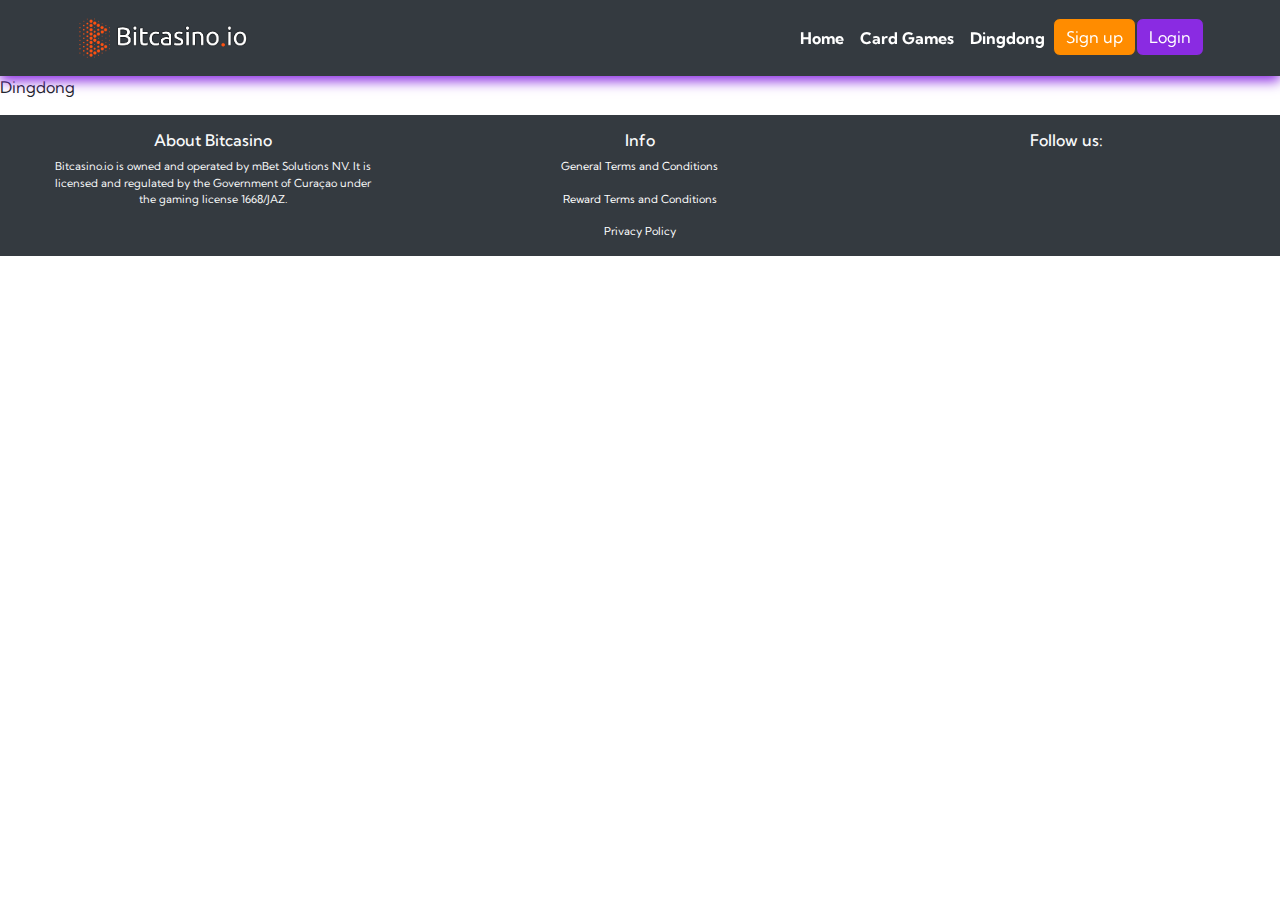
==== dingdong.html @ 12f53cb2 "games page completed" ====
<!DOCTYPE html>
<html lang="en">
	<head>
		<meta charset="UTF-8">
		<meta name="viewport" content="width=device-width, initial-scale=1.0, maximum-scale=1.0">
	    <title>Bitcoin Casino | Dingdong</title>
	    
		<!--google fonts-->
		<link href="https://fonts.googleapis.com/css2?family=Kumbh+Sans&display=swap" rel="stylesheet">
		<!-- Fontawesome -->
		<link rel="stylesheet" href="https://use.fontawesome.com/releases/v5.2.0/css/all.css" integrity="sha384-hWVjflwFxL6sNzntih27bfxkr27PmbbK/iSvJ+a4+0owXq79v+lsFkW54bOGbiDQ" crossorigin="anonymous">
		
		<!--css-->
	    <link rel="stylesheet" href="./assets/css/style.css">

	    <!-- Bootstrap -->
	    <link rel="stylesheet" href="https://stackpath.bootstrapcdn.com/bootstrap/4.3.1/css/bootstrap.min.css" integrity="sha384-ggOyR0iXCbMQv3Xipma34MD+dH/1fQ784/j6cY/iJTQUOhcWr7x9JvoRxT2MZw1T" crossorigin="anonymous">

	    <!-- Icon -->
    	<link rel="icon" type="image/gif/png" href="assets/images/fav4.png">
	</head>

	<body>

		<!-- Navbar -->
		<nav class="navbar navbar-expand-lg navbar-dark bg-dark fixed-top d-flex mb-5">
		  	<a class="navbar-brand" href="index.html"><img src="./assets/images/logo2.png" alt="Bitcasino Logo"></a>
		  	<button class="navbar-toggler" type="button" data-toggle="collapse" data-target="#navbarSupportedContent" aria-controls="navbarSupportedContent" aria-expanded="false" aria-label="Toggle navigation">
		    <span class="navbar-toggler-icon"></span>
		  	</button>

		  	<div class="collapse navbar-collapse" id="navbarSupportedContent">
			    <ul class="navbar-nav ml-auto">
			      	<li class="nav-item">
			        	<a class="nav-link" href="index.html"><strong>Home</strong></a>
			      	</li>
			      	<li class="nav-item">
			        	<a class="nav-link" href="games.html"><strong>Card Games</strong></a>
			      	</li>
			      	<li class="nav-item">
			        	<a class="nav-link" href="dingdong.html"><strong>Dingdong</strong></a>
			      	</li>
			      	<li class="nav-item">
			        	<a class="btn btn-dark signup" href="signup.html">Sign up</a>
			      	</li>
			      	<li class="nav-item">
			        	<a class="btn btn-dark play" href="login.html">Login</a>
			      	</li>
			    </ul>
		  	</div>
		</nav> <!-- End of Nav -->




		<div class="container-fluid homeContainer">
			<div class="row homeRow">
				<p>Dingdong</p>
			</div><!-- End of row -->
		</div><!-- End of container -->

		<div class="container">
			<div class="row">
				
			</div><!-- End of row -->
		</div><!-- End of container -->

		<!-- FOOTER -->
		<footer class="text-light bg-dark footer text-center">
			<div class="row footer">
				<div class="col-12 col-md-4 pt-3 px-5">
					<h6 class="">About Bitcasino</h6>
					<p class=" footerP">Bitcasino.io is owned and operated by mBet Solutions NV. It is licensed and regulated by the Government of Curaçao under the gaming license 1668/JAZ.</p>
				</div>
				<div class="col-12 col-md-4 pt-3 px-5">
					<h6 class="">Info</h6>
					<a href="#"><p class=" footerP">General Terms and Conditions</p></a>
					<a href="#"><p class=" footerP">Reward Terms and Conditions</p></a>
					<a href="#"><p class=" footerP">Privacy Policy</p></a>
				</div>
				<div class="col-12 col-md-4 pt-3 px-5">
					<h6 class="">Follow us:</h6>
					<i class="fab fa-facebook"></i>
					<i class="fab fa-twitter-square"></i>
					<i class="fab fa-bitcoin"></i>
				</div>
			</div>
		</footer>


		<!-- Bootstrap -->
		<script src="https://code.jquery.com/jquery-3.3.1.slim.min.js" integrity="sha384-q8i/X+965DzO0rT7abK41JStQIAqVgRVzpbzo5smXKp4YfRvH+8abtTE1Pi6jizo" crossorigin="anonymous"></script>
		<script src="https://cdnjs.cloudflare.com/ajax/libs/popper.js/1.14.7/umd/popper.min.js" integrity="sha384-UO2eT0CpHqdSJQ6hJty5KVphtPhzWj9WO1clHTMGa3JDZwrnQq4sF86dIHNDz0W1" crossorigin="anonymous"></script>
		<script src="https://stackpath.bootstrapcdn.com/bootstrap/4.3.1/js/bootstrap.min.js" integrity="sha384-JjSmVgyd0p3pXB1rRibZUAYoIIy6OrQ6VrjIEaFf/nJGzIxFDsf4x0xIM+B07jRM" crossorigin="anonymous"></script>


	</body>





</html>
---- assets/css/style.css ----
/*#1E1E24 - Black*/
/*#F7934C - Orange*/
/*#8A2BE2 - Violet*/
/*#FF8C00 - Orange*/
* {
	font-family: 'Kumbh Sans', sans-serif;
}
hr {
	background-color: #F7934C;
}

div {
	padding: 0;
	margin: 0;
	box-sizing: border-box;
}

.homeBody {
	background-color: #1E1E24;
	color: white;
}

nav {
	box-shadow: 0 5px 12px #8A2BE2;
	z-index: 99;
}

.navbar-brand img {
	height: 50px;
	padding-left: 60px !important;
}

.navbar-nav {
	padding-right: 60px !important;
}

li:hover {
	transform: scale(1.1);
}

.nav-link:hover {
	color: #F7934C !important;
}
.btn {
	border-radius: 7px !important;

}

.btn:hover {
	transform: scale(1.1);
	box-shadow: 0 5px 12px #8A2BE2;
} 

.signup {
	background-color: #FF8C00 !important;
}

.play {
	background-color: #8A2BE2 !important;
}

.homeP p {
	padding: 10px 0;
}


.homeContainer {
	padding: 0 !important;
	padding-top: 75px !important;
}

.homeRow {
	padding: 0 !important;
	margin: 0 !important;
	
}

.homeCol {
	padding: 0 !important;
	margin: 0 !important;	
}

.footer {
	padding: 0 !important;
	margin: 0 !important;
}

.footerP {
	font-size: 11px !important;
}

a {
	color: white !important;
}

i {
	font-size: 35px;
	padding: 10px;
}

i:hover {
	transform: scale(1.1);
	color: #F7934C !important;
	box-shadow: 0 5px 12px #8A2BE2;
} 

/*///////////////////G-A-M-E-S/////////////////////////////////*/
.homeGames {
	background-color: #1E1E24;
}

.gamesRow1 {
	padding-top: 120px;
	padding-bottom: 70px;
}

.card {
	margin-bottom: 50px;
	box-shadow: 0 5px 12px #8A2BE2;
}

.gamesH2 {
	color: white;
	padding-top: 15px;
	padding-bottom: 15px;
}











/*Media Query*/
@media (max-width: 1024px) {

	
}




@media (max-width: 952px) {


	
}




@media (max-width: 860px) {

	.navbar-nav {
		padding: 5px !important;
		margin: 0 !important;
	}

	.navbar-brand img {
		height: 50px;
		padding-left: 0 !important;
	}

	li {
		text-align: center;
	}


	.carousel-item img {
		height: 50vh;
		width: 100%;
	}

	footer {
		text-align: center;
	}

	i {
		padding: 10px;
	}
}
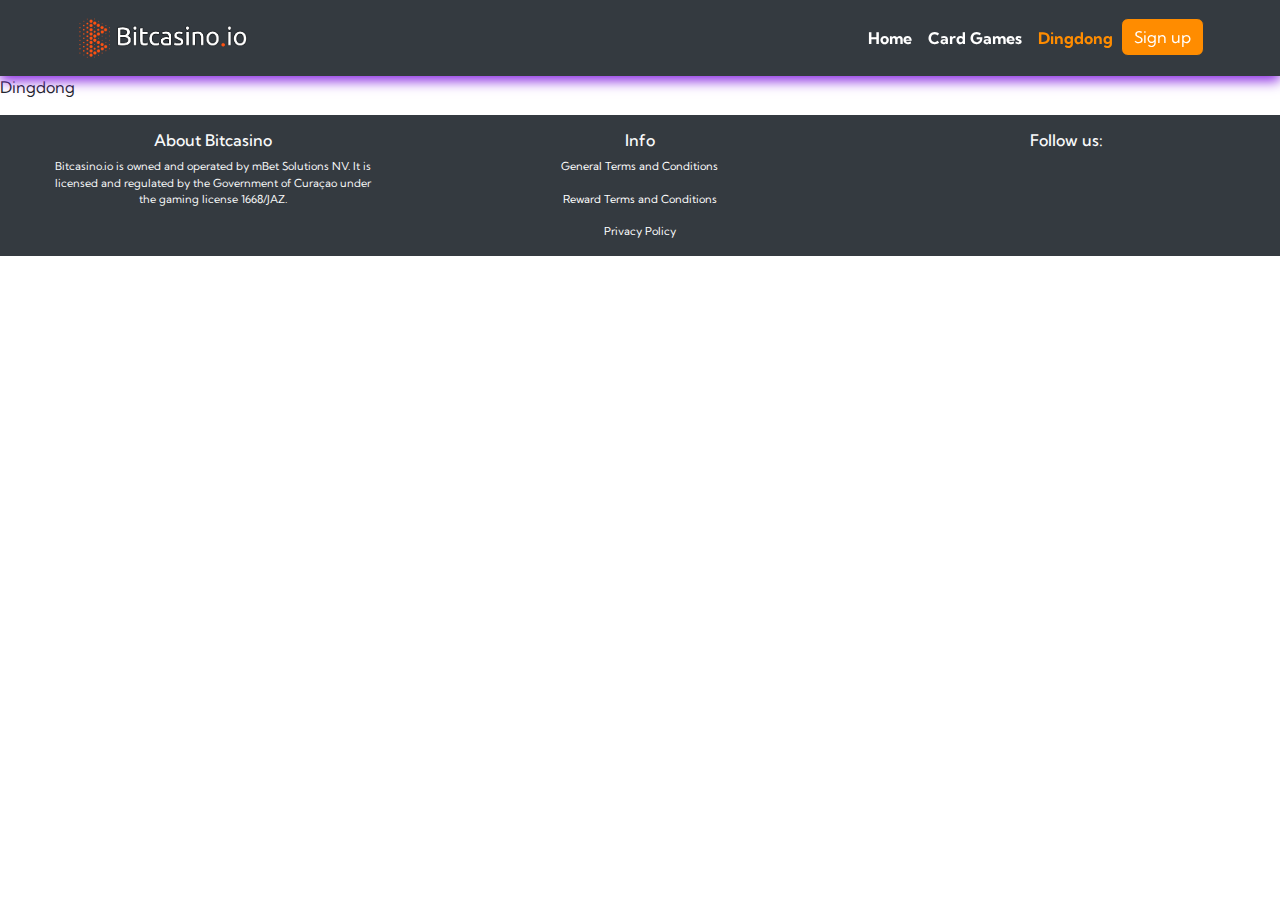
==== commit e79d1e6b: "games page updated" ====
--- a/dingdong.html
+++ b/dingdong.html
@@ -38,7 +38,7 @@
 			        	<a class="nav-link" href="games.html"><strong>Card Games</strong></a>
 			      	</li>
 			      	<li class="nav-item">
-			        	<a class="nav-link" href="dingdong.html"><strong>Dingdong</strong></a>
+			        	<a class="nav-link active" href="dingdong.html"><strong>Dingdong</strong></a>
 			      	</li>
 			      	<li class="nav-item">
 			        	<a class="btn btn-dark signup" href="signup.html">Sign up</a>
--- a/assets/css/style.css
+++ b/assets/css/style.css
@@ -9,6 +9,10 @@
 	background-color: #F7934C;
 }
 
+.active {
+	color: #FF8C00 !important;
+}
+
 div {
 	padding: 0;
 	margin: 0;
@@ -125,6 +129,41 @@
 	padding-bottom: 15px;
 }
 
+.cardOverlay {
+	position: relative;
+}
+
+.overlay {
+  	position: absolute;
+  	bottom: 0;
+  	left: 0;
+  	right: 0;
+  	background-color: rgba(138,43,226, 0.9);
+  	overflow: hidden;
+  	width: 100%;
+  	height: 100%;
+  	transform: scale(0);
+  	transition: .3s ease;
+}
+
+.cardOverlay:hover .overlay {
+  	transform: scale(1);
+}
+
+.text {
+  	color: white;
+  	font-size: 20px;
+  	position: absolute;
+  	top: 50%;
+  	left: 50%;
+  	transform: translate(-50%, -50%);
+  	text-align: center;
+}
+
+.play {
+	display: none !important;
+}
+
 
 
 
@@ -182,4 +221,8 @@
 	i {
 		padding: 10px;
 	}
-}
+
+	.play {
+		display: block !important;
+	}
+}
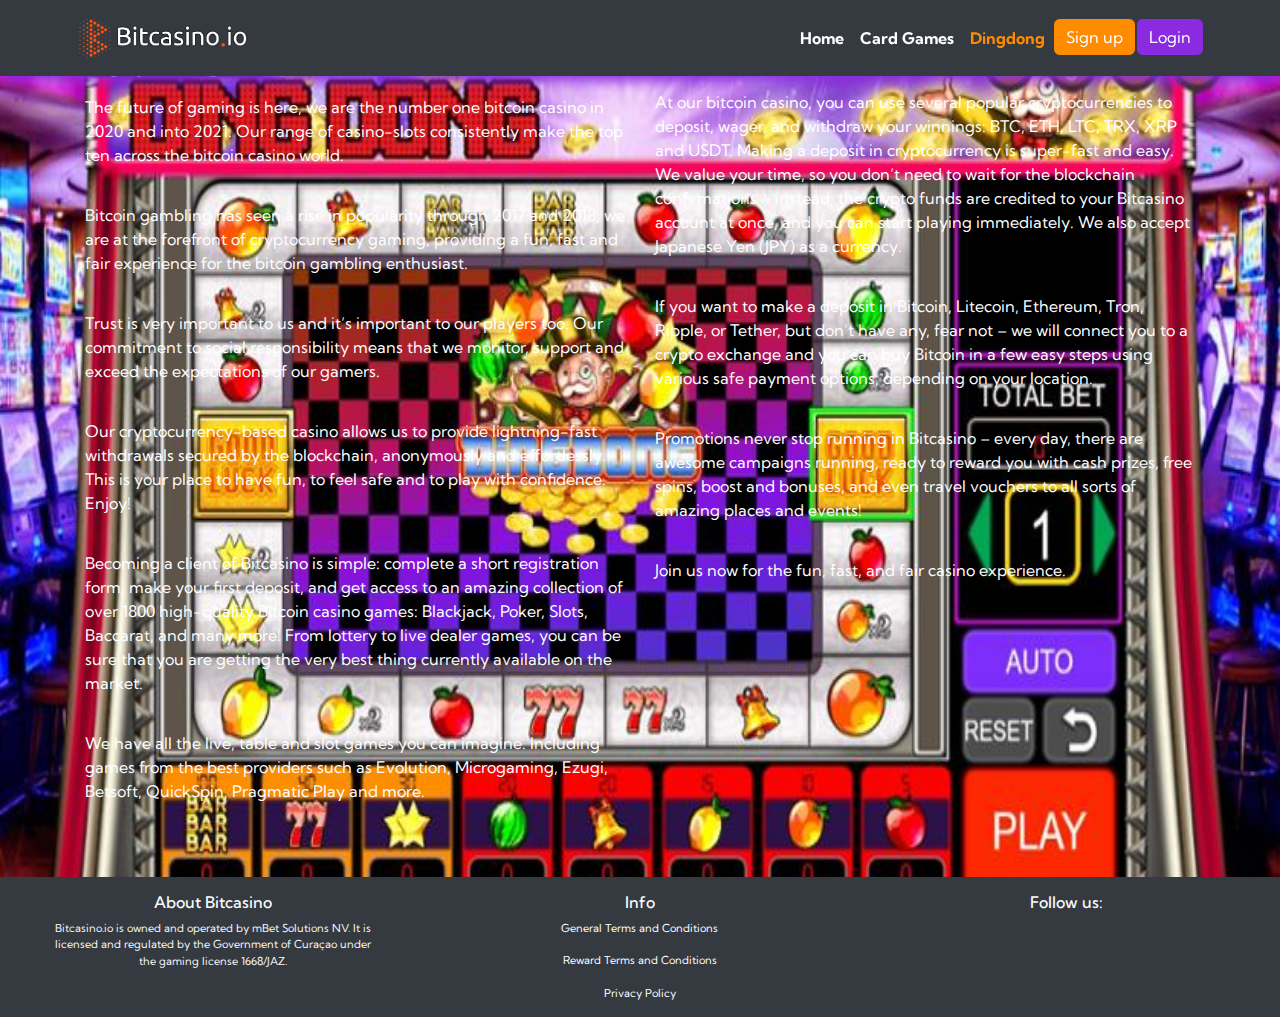
==== commit 37476370: "signup and login completed" ====
--- a/dingdong.html
+++ b/dingdong.html
@@ -20,7 +20,7 @@
     	<link rel="icon" type="image/gif/png" href="assets/images/fav4.png">
 	</head>
 
-	<body>
+	<body class="dingdongBody">
 
 		<!-- Navbar -->
 		<nav class="navbar navbar-expand-lg navbar-dark bg-dark fixed-top d-flex mb-5">
@@ -53,17 +53,47 @@
 
 
 
-		<div class="container-fluid homeContainer">
-			<div class="row homeRow">
-				<p>Dingdong</p>
-			</div><!-- End of row -->
-		</div><!-- End of container -->
-
 		<div class="container">
 			<div class="row">
-				
-			</div><!-- End of row -->
-		</div><!-- End of container -->
+				<div class="col-md-6 my-5 homeP">
+					<h4><strong>Enjoy BTC gaming at the best Bitcoin casino</strong></h4>
+					<p>
+						The future of gaming is here, we are the number one bitcoin casino in 2020 and into 2021. Our range of casino-slots consistently make the top ten across the bitcoin casino world.	
+					</p>
+					<p>
+						Bitcoin gambling has seen a rise in popularity through 2017 and 2018, we are at the forefront of cryptocurrency gaming, providing a fun, fast and fair experience for the bitcoin gambling enthusiast.	
+					</p>
+					<p>
+						Trust is very important to us and it’s important to our players too. Our commitment to social responsibility means that we monitor, support and exceed the expectations of our gamers.	
+					</p>
+					<p>
+						Our cryptocurrency-based casino allows us to provide lightning-fast withdrawals secured by the blockchain, anonymously and effortlessly. This is your place to have fun, to feel safe and to play with confidence. Enjoy!	
+					</p>
+					<p>
+						Becoming a client of Bitcasino is simple: complete a short registration form, make your first deposit, and get access to an amazing collection of over 1800 high-quality Bitcoin casino games: Blackjack, Poker, Slots, Baccarat, and many more! From lottery to live dealer games, you can be sure that you are getting the very best thing currently available on the market.		
+					</p>
+					<p>
+						We have all the live, table and slot games you can imagine. Including games from the best providers such as Evolution, Microgaming, Ezugi, Betsoft, QuickSpin, Pragmatic Play and more.	
+					</p>
+				</div>
+				<div class="col-md-6 my-5 homeP">
+					<h5><strong>A seamless crypto casino experience</strong></h5>
+					<p>
+						At our bitcoin casino, you can use several popular cryptocurrencies to deposit, wager, and withdraw your winnings: BTC, ETH, LTC, TRX, XRP and USDT. Making a deposit in cryptocurrency is super-fast and easy. We value your time, so you don’t need to wait for the blockchain confirmations – instead, the crypto funds are credited to your Bitcasino account at once, and you can start playing immediately. We also accept Japanese Yen (JPY) as a currency.	
+					</p>
+					<p>
+						If you want to make a deposit in Bitcoin, Litecoin, Ethereum, Tron, Ripple, or Tether, but don’t have any, fear not – we will connect you to a crypto exchange and you can buy Bitcoin in a few easy steps using various safe payment options, depending on your location.	
+					</p>
+					<p>
+						Promotions never stop running in Bitcasino – every day, there are awesome campaigns running, ready to reward you with cash prizes, free spins, boost and bonuses, and even travel vouchers to all sorts of amazing places and events!	
+					</p>
+					<p>
+						Join us now for the fun, fast, and fair casino experience.	
+					</p>
+				</div>
+			</div>
+		</div>
+
 
 		<!-- FOOTER -->
 		<footer class="text-light bg-dark footer text-center">
--- a/assets/css/style.css
+++ b/assets/css/style.css
@@ -160,10 +160,69 @@
   	text-align: center;
 }
 
-.play {
+.playButton {
 	display: none !important;
 }
 
+
+
+/*///////////////////REGISTER/////////////////////////////////*/
+
+.signupContainer {
+	background-image: url(./../images/dice.jpg);
+	background-attachment: fixed;
+	background-size: 100% 100%;
+	color: white;
+}
+
+.form {
+	padding-top: 120px;
+	padding-bottom: 50px;
+}
+
+input {
+	margin-bottom: 20px !important;
+}
+
+
+
+/*///////////////////LOGIN/////////////////////////////////*/
+.loginContainer {
+	background-image: url(./../images/chips.jpeg);
+	background-attachment: fixed;
+	background-size: 100% 100%;
+	color: white;
+}
+.loginRow {
+	margin-top: 100px !important;
+}
+
+.forgot {
+	margin-top: 20px;
+}
+.forgot a{
+	color: #FF8C00 !important;
+}
+
+.loginForm {
+	background-color: rgba(0,0,0,0.7);
+	box-shadow: 0 5px 12px #8A2BE2;
+	margin-bottom: 50px;
+}
+
+h2 {
+	padding-top: 20px;
+}
+
+
+
+/*///////////////////LOGIN/////////////////////////////////*/
+.dingdongBody {
+	background-image: url(./../images/dingdong.jpg);
+	background-attachment: fixed;
+	background-size: 100% 100%;
+	color: white;
+}
 
 
 
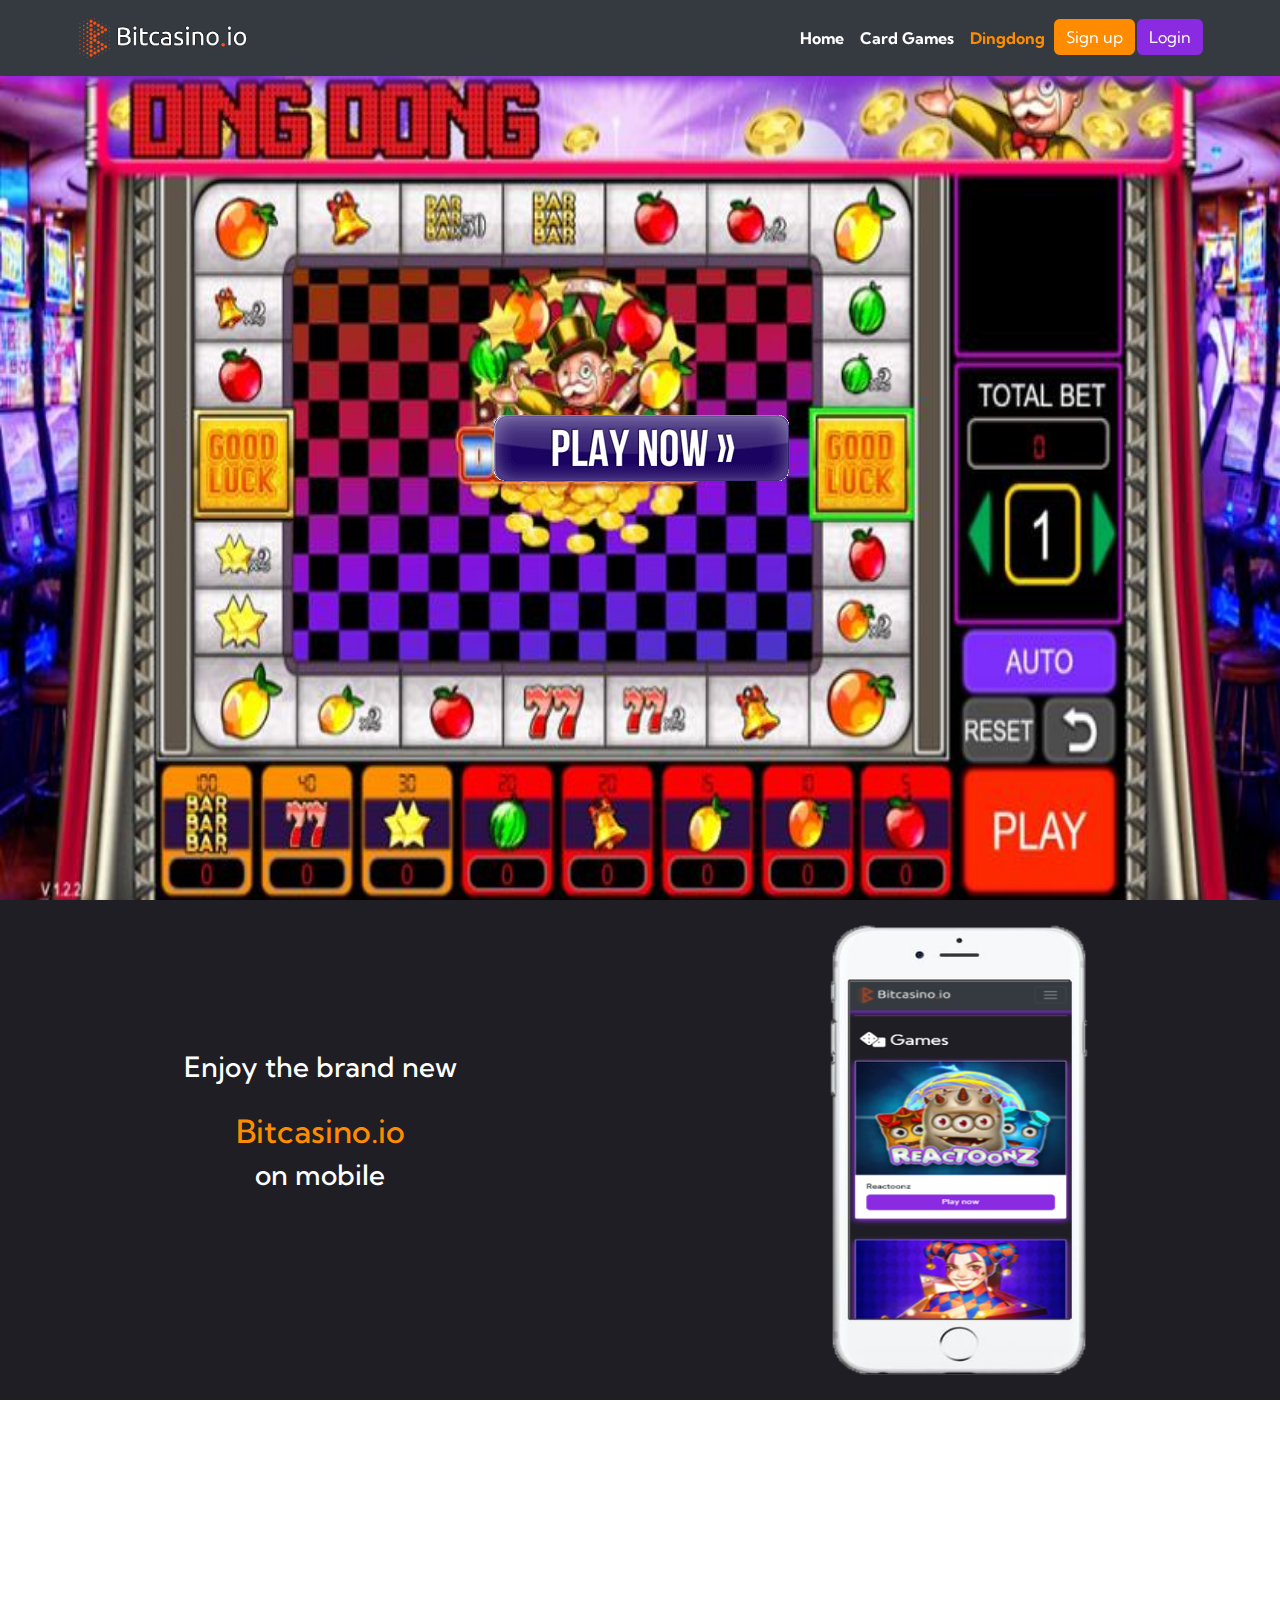
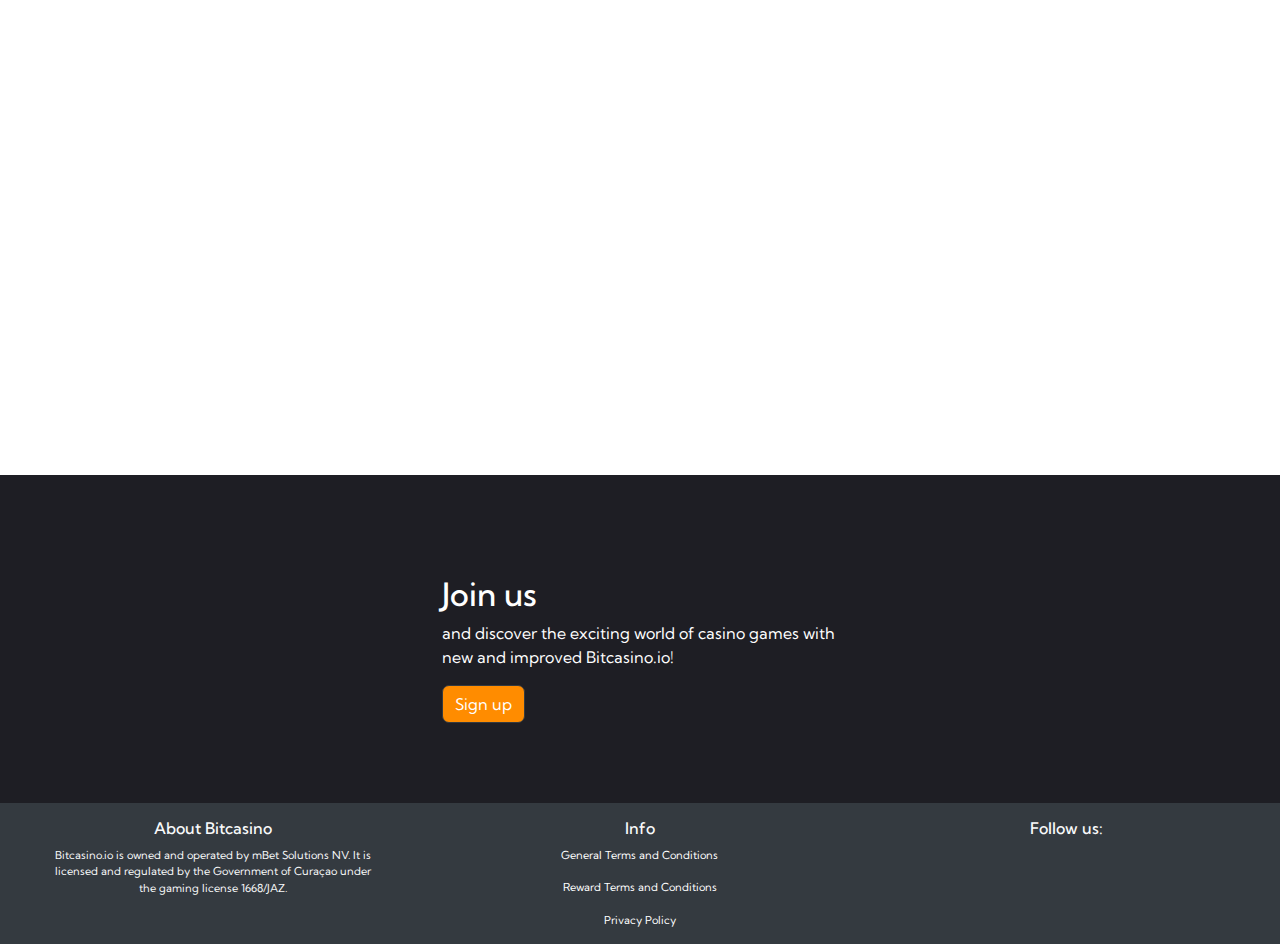
==== commit f2155575: "dingdong page completed" ====
--- a/dingdong.html
+++ b/dingdong.html
@@ -53,43 +53,29 @@
 
 
 
-		<div class="container">
-			<div class="row">
-				<div class="col-md-6 my-5 homeP">
-					<h4><strong>Enjoy BTC gaming at the best Bitcoin casino</strong></h4>
-					<p>
-						The future of gaming is here, we are the number one bitcoin casino in 2020 and into 2021. Our range of casino-slots consistently make the top ten across the bitcoin casino world.	
-					</p>
-					<p>
-						Bitcoin gambling has seen a rise in popularity through 2017 and 2018, we are at the forefront of cryptocurrency gaming, providing a fun, fast and fair experience for the bitcoin gambling enthusiast.	
-					</p>
-					<p>
-						Trust is very important to us and it’s important to our players too. Our commitment to social responsibility means that we monitor, support and exceed the expectations of our gamers.	
-					</p>
-					<p>
-						Our cryptocurrency-based casino allows us to provide lightning-fast withdrawals secured by the blockchain, anonymously and effortlessly. This is your place to have fun, to feel safe and to play with confidence. Enjoy!	
-					</p>
-					<p>
-						Becoming a client of Bitcasino is simple: complete a short registration form, make your first deposit, and get access to an amazing collection of over 1800 high-quality Bitcoin casino games: Blackjack, Poker, Slots, Baccarat, and many more! From lottery to live dealer games, you can be sure that you are getting the very best thing currently available on the market.		
-					</p>
-					<p>
-						We have all the live, table and slot games you can imagine. Including games from the best providers such as Evolution, Microgaming, Ezugi, Betsoft, QuickSpin, Pragmatic Play and more.	
-					</p>
+		<div class="container-fluid">
+			<div class="row dingdongRow">
+				<div class="col-12 col-md-4 offset-md-4">
+					<a href="games.html"><img src="./assets/images/play2.gif" class="gif"></a>
 				</div>
-				<div class="col-md-6 my-5 homeP">
-					<h5><strong>A seamless crypto casino experience</strong></h5>
-					<p>
-						At our bitcoin casino, you can use several popular cryptocurrencies to deposit, wager, and withdraw your winnings: BTC, ETH, LTC, TRX, XRP and USDT. Making a deposit in cryptocurrency is super-fast and easy. We value your time, so you don’t need to wait for the blockchain confirmations – instead, the crypto funds are credited to your Bitcasino account at once, and you can start playing immediately. We also accept Japanese Yen (JPY) as a currency.	
-					</p>
-					<p>
-						If you want to make a deposit in Bitcoin, Litecoin, Ethereum, Tron, Ripple, or Tether, but don’t have any, fear not – we will connect you to a crypto exchange and you can buy Bitcoin in a few easy steps using various safe payment options, depending on your location.	
-					</p>
-					<p>
-						Promotions never stop running in Bitcasino – every day, there are awesome campaigns running, ready to reward you with cash prizes, free spins, boost and bonuses, and even travel vouchers to all sorts of amazing places and events!	
-					</p>
-					<p>
-						Join us now for the fun, fast, and fair casino experience.	
-					</p>
+			</div>
+			<div class="row dingdongRow2">
+				<div class="col-12 col-md-6 text-center mobile">
+					<h3>Enjoy the brand new</h3>
+					<a href="index.html"><h2>Bitcasino.io</h2></a>
+					<h3>on mobile</h3>
+				</div>
+				<div class="col-12 col-md-6 phones">
+					<img src="./assets/images/mobile.png">
+				</div>
+			</div>
+			<div class="row sasa">
+			</div>
+			<div class="row join">
+				<div class="col-12 col-md-4 offset-md-4">
+					<h2>Join us</h2>
+					<p>and discover the exciting world of casino games with new and improved Bitcasino.io!</p>
+					<a href="#" class="btn btn-dark signup">Sign up</a>
 				</div>
 			</div>
 		</div>
--- a/assets/css/style.css
+++ b/assets/css/style.css
@@ -176,12 +176,19 @@
 }
 
 .form {
-	padding-top: 120px;
+	
 	padding-bottom: 50px;
 }
 
 input {
 	margin-bottom: 20px !important;
+}
+
+.signupCol {
+	margin-top: 120px !important;
+	background-color: rgba(255, 255, 255,0.2);
+	box-shadow: 0 5px 12px #8A2BE2;
+	margin-bottom: 50px;
 }
 
 
@@ -216,12 +223,61 @@
 
 
 
-/*///////////////////LOGIN/////////////////////////////////*/
-.dingdongBody {
+/*///////////////////DingDong/////////////////////////////////*/
+.dingdongBody {	
+	color: white;
+}
+
+
+.dingdongRow {
 	background-image: url(./../images/dingdong.jpg);
 	background-attachment: fixed;
 	background-size: 100% 100%;
-	color: white;
+	position: relative;
+	height: 100vh;
+}
+
+.gif {
+	margin: 0;
+  	position: absolute;
+  	top: 50%;
+  	-ms-transform: translateY(-50%);
+  	transform: translateY(-50%);
+}
+
+
+
+.dingdongRow2 {
+	background-color: #1E1E24;
+
+}
+
+.mobile {
+	padding-top: 150px;
+}
+
+
+a h2 {
+	color: #FF8C00 !important;
+}
+
+.phones img {
+	height: 500px;
+	width: 100%;
+}
+
+.sasa {
+	background-image: url(./../images/sasa.gif);
+	background-attachment: fixed;
+	background-size: 100% 100%;
+	position: relative;
+	height: 75vh;
+}
+
+.join {
+	background-color: #1E1E24;
+	padding-top: 80px;
+	padding-bottom: 80px;
 }
 
 
@@ -281,7 +337,14 @@
 		padding: 10px;
 	}
 
-	.play {
+	.playButton {
 		display: block !important;
-	}
-}
+		background-color: #8A2BE2 !important;
+	}
+
+	.gif {
+		width: 90%;
+		padding: 0 !important;
+		margin: 0 !important;
+	}
+}
